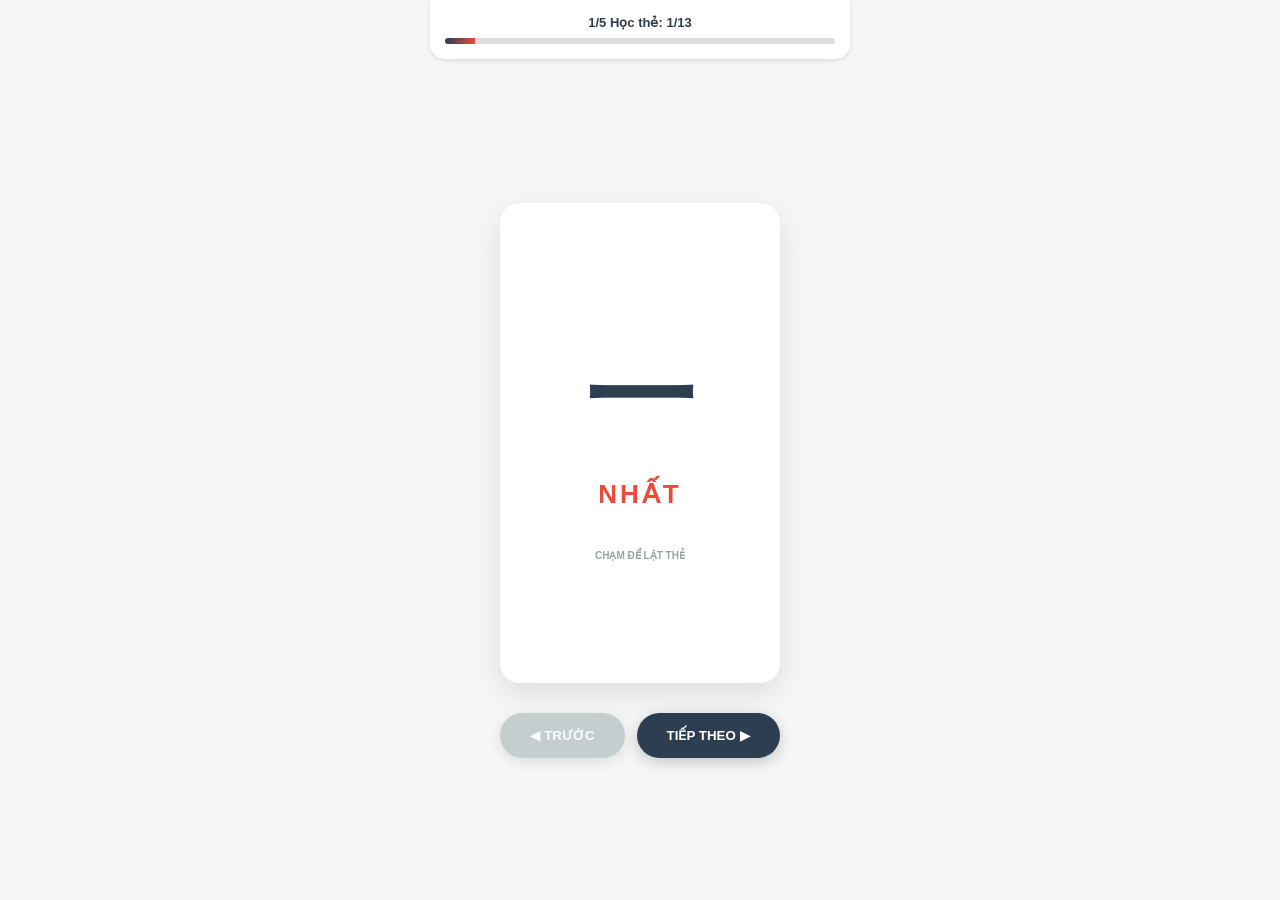
==== index.html @ ee892565 "cập nhật kanji unit 4 NEJ Vol 1" ====
<!DOCTYPE html>
<html lang="vi">
<head>
    <meta charset="UTF-8">
    <meta name="viewport" content="width=device-width, initial-scale=1.0">
    <title>Kanji Master Ultimate V5.1 - John's Sensei</title>
    <style>
        :root {
            --primary: #2c3e50;
            --accent: #e74c3c;
            --bg: #f4f7f6;
            --white: #ffffff;
            --grey: #ecf0f1;
            --text: #34495e;
            --success: #27ae60;
            --warning: #f39c12;
            --info: #3498db;
            --radius: 20px;
        }

        /* Base & Standalone Setup */
        * { box-sizing: border-box; margin: 0; padding: 0; }
        body { 
            font-family: -apple-system, BlinkMacSystemFont, "Segoe UI", Roboto, Arial, sans-serif; 
            background-color: var(--bg); color: var(--text);
            display: flex; flex-direction: column; align-items: center; justify-content: center;
            min-height: 100vh; padding: 20px; overflow: hidden;
        }

        /* Header */
        header {
            width: 100%; max-width: 420px; padding: 15px; text-align: center; position: fixed; top: 0;
            background: var(--white); box-shadow: 0 2px 5px rgba(0,0,0,0.1); z-index: 100;
            border-radius: 0 0 15px 15px;
        }
        .progress-bar { width: 100%; height: 6px; background: #ddd; border-radius: 3px; margin-top: 8px; overflow: hidden; }
        #progress-fill { height: 100%; background: linear-gradient(90deg, var(--primary), var(--accent)); width: 0%; transition: 0.3s; }
        #status { font-size: 13px; font-weight: bold; color: var(--primary); }

        /* Screens */
        .screen { display: none; width: 100%; max-width: 420px; flex-direction: column; align-items: center; margin-top: 60px; }
        .active { display: flex; animation: slideIn 0.3s ease-out; }
        @keyframes slideIn { from { opacity: 0; transform: translateX(10px); } to { opacity: 1; transform: translateX(0); } }

        /* Flashcard Phase 1 */
        .card-container { width: 100%; height: 480px; perspective: 1000px; cursor: pointer; }
        .card { width: 100%; height: 100%; position: relative; transform-style: preserve-3d; transition: transform 0.6s; }
        .card.flipped { transform: rotateY(180deg); }
        .face {
            position: absolute; width: 100%; height: 100%; backface-visibility: hidden;
            border-radius: var(--radius); box-shadow: 0 10px 30px rgba(0,0,0,0.1); padding: 25px;
            display: flex; flex-direction: column; align-items: center; justify-content: center; background: var(--white);
        }
        .back { transform: rotateY(180deg); background: var(--bg); justify-content: center; gap: 10px; overflow: hidden; }
        
        .meaning-hero { font-size: 32px; font-weight: 800; color: var(--primary); text-align: center; }
        .info-row { 
            background: white; padding: 12px 18px; border-radius: 16px; width: 100%; 
            box-shadow: 0 2px 4px rgba(0,0,0,0.04); display: flex; justify-content: space-between; align-items: center;
        }
        .info-label { font-size: 11px; color: #95a5a6; font-weight: 800; text-transform: uppercase; letter-spacing: 1px; }
        .info-val { font-size: 20px; font-weight: bold; color: var(--accent); }
        
        .mnemonic-box { background: #fff3cd; border-left: 5px solid var(--warning); padding: 12px; border-radius: 12px; font-style: italic; font-size: 14px; width: 100%; text-align: left; color: #92400e; line-height: 1.4; }
        .example-box { background: #f0f9ff; border-left: 5px solid var(--info); padding: 12px; border-radius: 12px; width: 100%; font-size: 13px; line-height: 1.5; text-align: left; font-weight: 600; color: var(--primary); }

        .kanji-display { font-size: 110px; font-weight: bold; color: var(--primary); }
        .hanviet-display { font-size: 26px; color: var(--accent); font-weight: bold; letter-spacing: 3px; margin-top: 5px; }

        /* Game UI */
        .game-box { width: 100%; background: var(--white); padding: 30px; border-radius: var(--radius); box-shadow: 0 15px 35px rgba(0,0,0,0.1); text-align: center; }
        .q-kanji { font-size: 90px; font-weight: bold; margin-bottom: 25px; color: var(--primary); display: flex; align-items: center; justify-content: center; min-height: 120px; }
        
        .option { 
            width: 100%; padding: 18px; margin-top: 12px; background: var(--grey); border: 2px solid transparent; 
            border-radius: 18px; cursor: pointer; font-size: 17px; font-weight: bold; color: var(--primary); transition: 0.2s; 
        }
        .option:hover { background: #d1d8e0; transform: translateY(-2px); }
        .correct { background: var(--success) !important; color: white !important; }
        .wrong { background: var(--accent) !important; color: white !important; animation: shake 0.4s; }

        @keyframes shake { 0%, 100% { transform: translateX(0); } 25% { transform: translateX(-5px); } 75% { transform: translateX(5px); } }

        /* Controls */
        .nav-controls { display: flex; gap: 12px; margin-top: 30px; justify-content: center; width: 100%; }
        .btn-act { padding: 15px 30px; border: none; border-radius: 50px; background: var(--primary); color: white; font-weight: 800; cursor: pointer; box-shadow: 0 4px 15px rgba(0,0,0,0.2); transition: 0.2s; }
        .btn-act:disabled { opacity: 0.5; }
        .btn-skip { background: transparent; color: #95a5a6; border: 2px solid #ddd; margin-top: 20px; font-size: 13px; font-weight: bold; padding: 10px 20px; border-radius: 15px; cursor: pointer; }
        .btn-skip:hover { color: var(--accent); border-color: var(--accent); }

        .analysis-item { background: white; border-left: 5px solid var(--warning); padding: 15px; border-radius: 12px; margin-bottom: 12px; width: 100%; text-align: left; font-size: 14px; box-shadow: 0 2px 8px rgba(0,0,0,0.05); }

        @media (max-height: 700px) { .card-container { height: 420px; } .kanji-display { font-size: 80px; } }
    </style>
</head>
<body>

<header>
    <div id="status">Loading...</div>
    <div class="progress-bar"><div id="progress-fill"></div></div>
</header>

<div class="app-container">
    <!-- Giai đoạn 1: Flashcards -->
    <div id="screen-learn" class="screen active">
        <div class="card-container" onclick="App.flip()">
            <div class="card" id="card-obj">
                <div class="face front">
                    <div class="kanji-display" id="f-kanji"></div>
                    <div class="hanviet-display" id="f-hanviet"></div>
                    <p style="margin-top:40px; font-size:10px; color:#95a5a6; font-weight: bold;">CHẠM ĐỂ LẬT THẺ</p>
                </div>
                <div class="face back">
                    <div class="meaning-hero" id="b-meaning"></div>
                    <div class="info-row">
                        <span class="info-label">Âm Hán</span>
                        <span class="info-val" id="b-on"></span>
                        <button class="audio-btn" onclick="App.speak('b-on', event)">🔊</button>
                    </div>
                    <div class="info-row">
                        <span class="info-label">Âm Thuần</span>
                        <span class="info-val" id="b-kun"></span>
                        <button class="audio-btn" onclick="App.speak('b-kun', event)">🔊</button>
                    </div>
                    <div class="mnemonic-box" id="b-mnemonic"></div>
                    <div class="example-box" id="b-examples"></div>
                </div>
            </div>
        </div>
        <div class="nav-controls">
            <button class="btn-act" style="background:#95a5a6" id="p-btn" onclick="App.prev()">◀ TRƯỚC</button>
            <button class="btn-act" id="n-btn" onclick="App.next()">TIẾP THEO ▶</button>
        </div>
    </div>

    <!-- Giai đoạn 2: Nghĩa -->
    <div id="screen-game-m" class="screen">
        <div class="game-box">
            <div class="q-kanji" id="q-m-kanji"></div>
            <div id="q-m-options"></div>
        </div>
    </div>

    <!-- Giai đoạn 3: Âm On -->
    <div id="screen-game-on" class="screen">
        <div class="game-box">
            <p style="font-weight:800; color:var(--info);">CHỌN ÂM HÁN (ONYOMI)</p>
            <div class="q-kanji" id="q-on-kanji"></div>
            <div id="q-on-options"></div>
            <button class="btn-skip" onclick="App.startGK()">BỎ QUA PHẦN NÀY ⏭</button>
        </div>
    </div>

    <!-- Giai đoạn 4: Âm Kun -->
    <div id="screen-game-kun" class="screen">
        <div class="game-box">
            <p style="font-weight:800; color:var(--success);">CHỌN ÂM THUẦN (KUNYOMI)</p>
            <div class="q-kanji" id="q-kun-kanji"></div>
            <div id="q-kun-options"></div>
            <button class="btn-skip" onclick="App.startGD()">BỎ QUA PHẦN NÀY ⏭</button>
        </div>
    </div>

    <!-- Giai đoạn 5: Phân biệt -->
    <div id="screen-game-diff" class="screen">
        <div class="game-box">
            <p id="diff-prompt" style="font-weight:bold; color:var(--accent); margin-bottom:20px;"></p>
            <div id="diff-options" style="display:grid; grid-template-columns: 1fr 1fr; gap:15px;"></div>
        </div>
    </div>

    <!-- Kết quả -->
    <div id="screen-result" class="screen">
        <div class="game-box"><h1>🏆</h1><h2 style="margin: 10px 0;">Mastery</h2><p id="res-msg"></p></div>
        <div id="analysis-list" style="width:100%; margin-top:20px;"></div>
        <button class="btn-act" onclick="location.reload()" style="width:100%; margin-top:15px;">HỌC LẠI 🚀</button>
    </div>
</div>

<script>
    /* DỮ LIỆU ĐÃ ĐƯỢC LÀM SẠCH 100% - KHÔNG CÒN ROMAJI */
    const kanjiData = [
        { k: "一", h: "NHẤT", m: "Một", on: "イチ", kun: "ひと", note: "Một đường nằm ngang tượng trưng cho số 1.", ex: "① 一つ (ひとつ): một cái<br>② 一日 (いちにち): một ngày" },
        { k: "二", h: "NHỊ", m: "Hai", on: "ニ", kun: "ふた", note: "Hai đường nằm ngang tượng trưng cho số 2.", ex: "① 二つ (ふたつ): hai cái<br>② 二日 (ふつか): hai ngày" },
        { k: "三", h: "TAM", m: "Ba", on: "サン", kun: "みっつ", note: "Ba đường nằm ngang tượng trưng cho số 3.", ex: "① 三つ (みっつ): ba cái<br>② 三日 (みっka): ba ngày" },
        { k: "十", h: "THẬP", m: "Mười", on: "ジュウ", kun: "とお", note: "Giống hình dấu thập, tượng trưng cho số 10.", ex: "① 十日 (とおか): mười ngày<br>② 十分 (じゅうぶん): đầy đủ" },
        { k: "土", h: "THỔ", m: "Đất", on: "ド, ト", kun: "つち", note: "Một cái mầm mọc lên từ mặt đất.", ex: "① 土 (つち): đất<br>② 土よう日 (どようび): thứ bảy" },
        { k: "口", h: "KHẨU", m: "Miệng", on: "コウ", kun: "くち", note: "Hình vuông giống cái miệng đang mở.", ex: "① 口 (くち): miệng<br>② 人口 (じんこう): dân số" },
        { k: "古", h: "CŨ", m: "Cũ", on: "コ", kun: "ふるい", note: "Mười cái miệng kể chuyện cũ.", ex: "① 古い (ふるい): cũ<br>② 中古 (ちゅうco): đồ cũ" },
        { k: "日", h: "NHẬT", m: "Ngày", on: "ニチ", kun: "ひ, び", note: "Hình chữ nhật có vạch ngang là mặt trời.", ex: "① 日よう日 (にちようび): chủ nhật<br>② 日本 (にほん): Nhật Bản" },
        { k: "目", h: "MỤC", m: "Mắt", on: "モク", kun: "め", note: "Hình con mắt xoay dọc với con ngươi.", ex: "① 目 (め): mắt<br>② 目次 (もくじ): mục lục" },
        { k: "中", h: "TRUNG", m: "Bên trong", on: "チュウ", kun: "なか", note: "Một đường thẳng xuyên qua giữa cái hộp.", ex: "① 中 (なか): bên trong<br>② 中国 (ちゅうごく): Trung Quốc" },
        { k: "車", h: "XA", m: "Xe", on: "シャ", kun: "くるま", note: "Thùng xe ở giữa và 2 bánh xe hai bên.", ex: "① 車 (くるま): xe<br>② 電車 (でんしゃ): tàu điện" },
        { k: "山", h: "SƠN", m: "Núi", on: "サン", kun: "やま", note: "Ba đỉnh núi nhấp nhô.", ex: "① 山 (やま): núi<br>② 火山 (かざん): núi lửa" },
        { k: "川", h: "XUYÊN", m: "Sông", on: "セン", kun: "かわ", note: "Ba dòng nước chảy song song.", ex: "① 川 (かわ): sông<br>② 山川さん: やまかわさん" }
    ];

    /* FIX CÁC LỖI GÕ MÁY CÒN SÓT */
    kanjiData[2].ex = "① 三つ (みっつ): ba cái<br>② 三日 (みっか): ba ngày";
    kanjiData[6].ex = "① 古い (ふるい): cũ<br>② 中古 (ちゅうこ): đồ cũ";

    const confLogic = { "日-目": "Nhật (1 vạch), Mục (2 vạch con ngươi).", "口-中": "Khẩu (trống), Trung (có nét xuyên giữa).", "土-十": "Thập (dấu cộng), Thổ (có mặt đất dài ở dưới).", "山-川": "Sơn (chân núi), Xuyên (dòng sông chảy).", "口-古": "Cổ (Mười miệng kể chuyện xưa)." };

    const App = {
        idx: 0, mistakes: [], conf: new Set(),
        init() { this.renderLearn(); },
        flip() { document.getElementById('card-obj').classList.toggle('flipped'); },
        prev() { if(this.idx > 0) { this.idx--; this.renderLearn(); }},
        next() { if(this.idx < kanjiData.length - 1) { this.idx++; this.renderLearn(); } else { this.startGM(); }},
        
        renderLearn() {
            const card = document.getElementById('card-obj');
            card.style.transition = 'none'; card.classList.remove('flipped');
            setTimeout(() => { card.style.transition = 'transform 0.6s'; }, 50);
            const d = kanjiData[this.idx];
            document.getElementById('f-kanji').textContent = d.k;
            document.getElementById('f-hanviet').textContent = d.h;
            document.getElementById('b-meaning').textContent = d.m;
            document.getElementById('b-on').textContent = d.on;
            document.getElementById('b-kun').textContent = d.kun;
            document.getElementById('b-mnemonic').textContent = d.note;
            document.getElementById('b-examples').innerHTML = d.ex;
            document.getElementById('p-btn').disabled = this.idx === 0;
            document.getElementById('n-btn').textContent = (this.idx === kanjiData.length-1) ? "TEST ⚔️" : "TIẾP THEO ▶";
            this.updateH("1/5 Học thẻ", this.idx+1, kanjiData.length);
        },
        updateH(t, c, tt) { document.getElementById('status').textContent = `${t}: ${c}/${tt}`; document.getElementById('progress-fill').style.width = (c/tt*100)+'%'; },
        switchS(id) { document.querySelectorAll('.screen').forEach(s=>s.classList.remove('active')); document.getElementById(id).classList.add('active'); },

        // --- GAME LOGIC ---
        startGM() { this.switchS('screen-game-m'); this.pool = [...kanjiData].sort(()=>Math.random()-0.5); this.gIdx = 0; this.renderGM(); },
        renderGM() {
            if(this.gIdx >= this.pool.length) return this.startGO();
            const itm = this.pool[this.gIdx]; document.getElementById('q-m-kanji').textContent = itm.k;
            const opts = [itm, ...kanjiData.filter(x=>x.k!==itm.k).sort(()=>Math.random()-0.5).slice(0,3)].sort(()=>Math.random()-0.5);
            const container = document.getElementById('q-m-options'); container.innerHTML = '';
            opts.forEach(o => { const b = document.createElement('button'); b.className = 'option'; b.textContent = o.m; b.onclick = () => this.check(b, o.k===itm.k, itm.k, itm, () => {this.gIdx++; this.renderGM();}); container.appendChild(b); });
            this.updateH("2/5 Test Nghĩa", this.gIdx+1, this.pool.length);
        },

        startGO() { this.switchS('screen-game-on'); this.pool = [...kanjiData].sort(()=>Math.random()-0.5); this.gIdx = 0; this.renderGO(); },
        renderGO() {
            if(this.gIdx >= this.pool.length) return this.startGK();
            const itm = this.pool[this.gIdx]; document.getElementById('q-on-kanji').textContent = itm.k;
            const opts = [itm, ...kanjiData.filter(x=>x.k!==itm.k).sort(()=>Math.random()-0.5).slice(0,3)].sort(()=>Math.random()-0.5);
            const container = document.getElementById('q-on-options'); container.innerHTML = '';
            opts.forEach(o => { const b = document.createElement('button'); b.className = 'option'; b.textContent = o.on; b.onclick = () => this.check(b, o.k===itm.k, itm.on, itm, () => {this.gIdx++; this.renderGO();}); container.appendChild(b); });
            this.updateH("3/5 Test Âm Hán", this.gIdx+1, this.pool.length);
        },

        startGK() { this.switchS('screen-game-kun'); this.pool = [...kanjiData].sort(()=>Math.random()-0.5); this.gIdx = 0; this.renderGK(); },
        renderGK() {
            if(this.gIdx >= this.pool.length) return this.startGD();
            const itm = this.pool[this.gIdx]; document.getElementById('q-kun-kanji').textContent = itm.k;
            const opts = [itm, ...kanjiData.filter(x=>x.k!==itm.k).sort(()=>Math.random()-0.5).slice(0,3)].sort(()=>Math.random()-0.5);
            const container = document.getElementById('q-kun-options'); container.innerHTML = '';
            opts.forEach(o => { const b = document.createElement('button'); b.className = 'option'; b.textContent = o.kun; b.onclick = () => this.check(b, o.k===itm.k, itm.kun, itm, () => {this.gIdx++; this.renderGK();}); container.appendChild(b); });
            this.updateH("4/5 Test Âm Thuần", this.gIdx+1, this.pool.length);
        },

        startGD() {
            this.switchS('screen-game-diff'); 
            this.dPool = [{p:"Đâu là chữ MẮT (MỤC)?", c:"目", o:["日","目"]},{p:"Đâu là chữ BÊN TRONG (TRUNG)?", c:"中", o:["口","中"]},{p:"Đâu là chữ ĐẤT (THỔ)?", c:"土", o:["十","土"]},{p:"Đâu là chữ SÔNG (XUYÊN)?", c:"川", o:["山","川"]},{p:"Đâu là chữ CŨ (CỔ)?", c:"古", o:["口","古"]}].sort(()=>Math.random()-0.5);
            this.dIdx = 0; this.renderGD();
        },
        renderGD() {
            if(this.dIdx >= this.dPool.length) return this.showR();
            const q = this.dPool[this.dIdx]; document.getElementById('diff-prompt').textContent = q.p;
            const container = document.getElementById('diff-options'); container.innerHTML = '';
            q.o.forEach(o => { const b = document.createElement('button'); b.className = 'option'; b.style.fontSize = '45px'; b.textContent = o; b.onclick = () => { if(o===q.c){b.classList.add('correct'); this.speakT(o); setTimeout(()=>{this.dIdx++; this.renderGD();},600);}else{b.classList.add('wrong'); this.conf.add(q.o.sort().join('-')); setTimeout(()=>b.classList.remove('wrong'),800);} }; container.appendChild(b); });
            this.updateH("5/5 Phân biệt", this.dIdx+1, this.dPool.length);
        },

        check(btn, isC, sVal, item, cb) {
            const btns = btn.parentElement.querySelectorAll('.option'); btns.forEach(b => b.disabled = true);
            if(isC) { btn.classList.add('correct'); this.speakT(sVal); setTimeout(() => { btns.forEach(b => b.disabled = false); cb(); }, 600); }
            else { btn.classList.add('wrong'); this.mistakes.push(item); setTimeout(() => { btns.forEach(b => b.disabled = false); btn.classList.remove('wrong'); }, 800); }
        },

        showR() {
            this.switchS('screen-result'); document.getElementById('status').textContent = "Hoàn tất Unit 4";
            const list = document.getElementById('analysis-list'); list.innerHTML = '';
            if(this.mistakes.length === 0 && this.conf.size === 0) { document.getElementById('res-msg').innerHTML = "<b>XUẤT SẮC!</b><br>John đã làm chủ 100% Unit 4."; return; }
            this.conf.forEach(p => { const d = document.createElement('div'); d.className = 'analysis-item'; d.innerHTML = `<b style="color:var(--accent); font-size:18px;">${p.replace('-', ' ↔ ')}</b><p>${confLogic[p]}</p>`; list.appendChild(d); });
            [...new Set(this.mistakes)].forEach(m => { const d = document.createElement('div'); d.className = 'analysis-item'; d.style.borderLeftColor = 'var(--primary)'; d.innerHTML = `<b style="color:var(--primary);">${m.k} (${m.h})</b><p>Mẹo: ${m.note}</p>`; list.appendChild(d); });
        },
        speak(id, e) { if(e) e.stopPropagation(); this.speakT(document.getElementById(id).textContent); },
        speakT(t) { const m = new SpeechSynthesisUtterance(t); m.lang = 'ja-JP'; m.rate = 0.8; window.speechSynthesis.speak(m); }
    };
    window.onload = () => App.init();
</script>
</body>
</html>
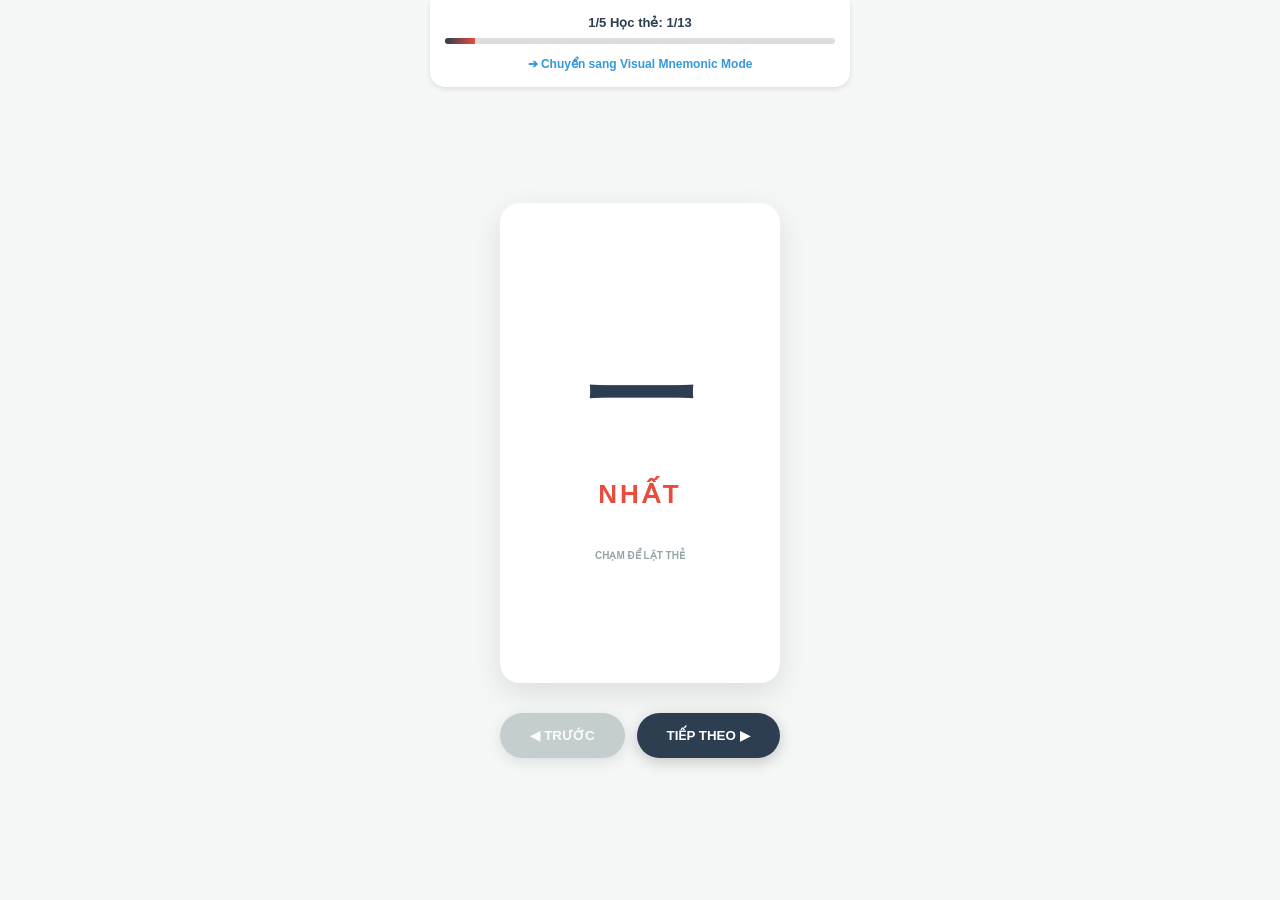
==== commit 6de2bb40: "hệ thống học kanji full 4-12 nâng cấp" ====
--- a/index.html
+++ b/index.html
@@ -98,6 +98,9 @@
 <header>
     <div id="status">Loading...</div>
     <div class="progress-bar"><div id="progress-fill"></div></div>
+    <div style="margin-top: 10px;">
+        <a href="./01_Projects/Kanji_Visual_Mnemonic_App.html" style="text-decoration: none; font-size: 12px; color: var(--info); font-weight: bold;">➔ Chuyển sang Visual Mnemonic Mode</a>
+    </div>
 </header>
 
 <div class="app-container">
